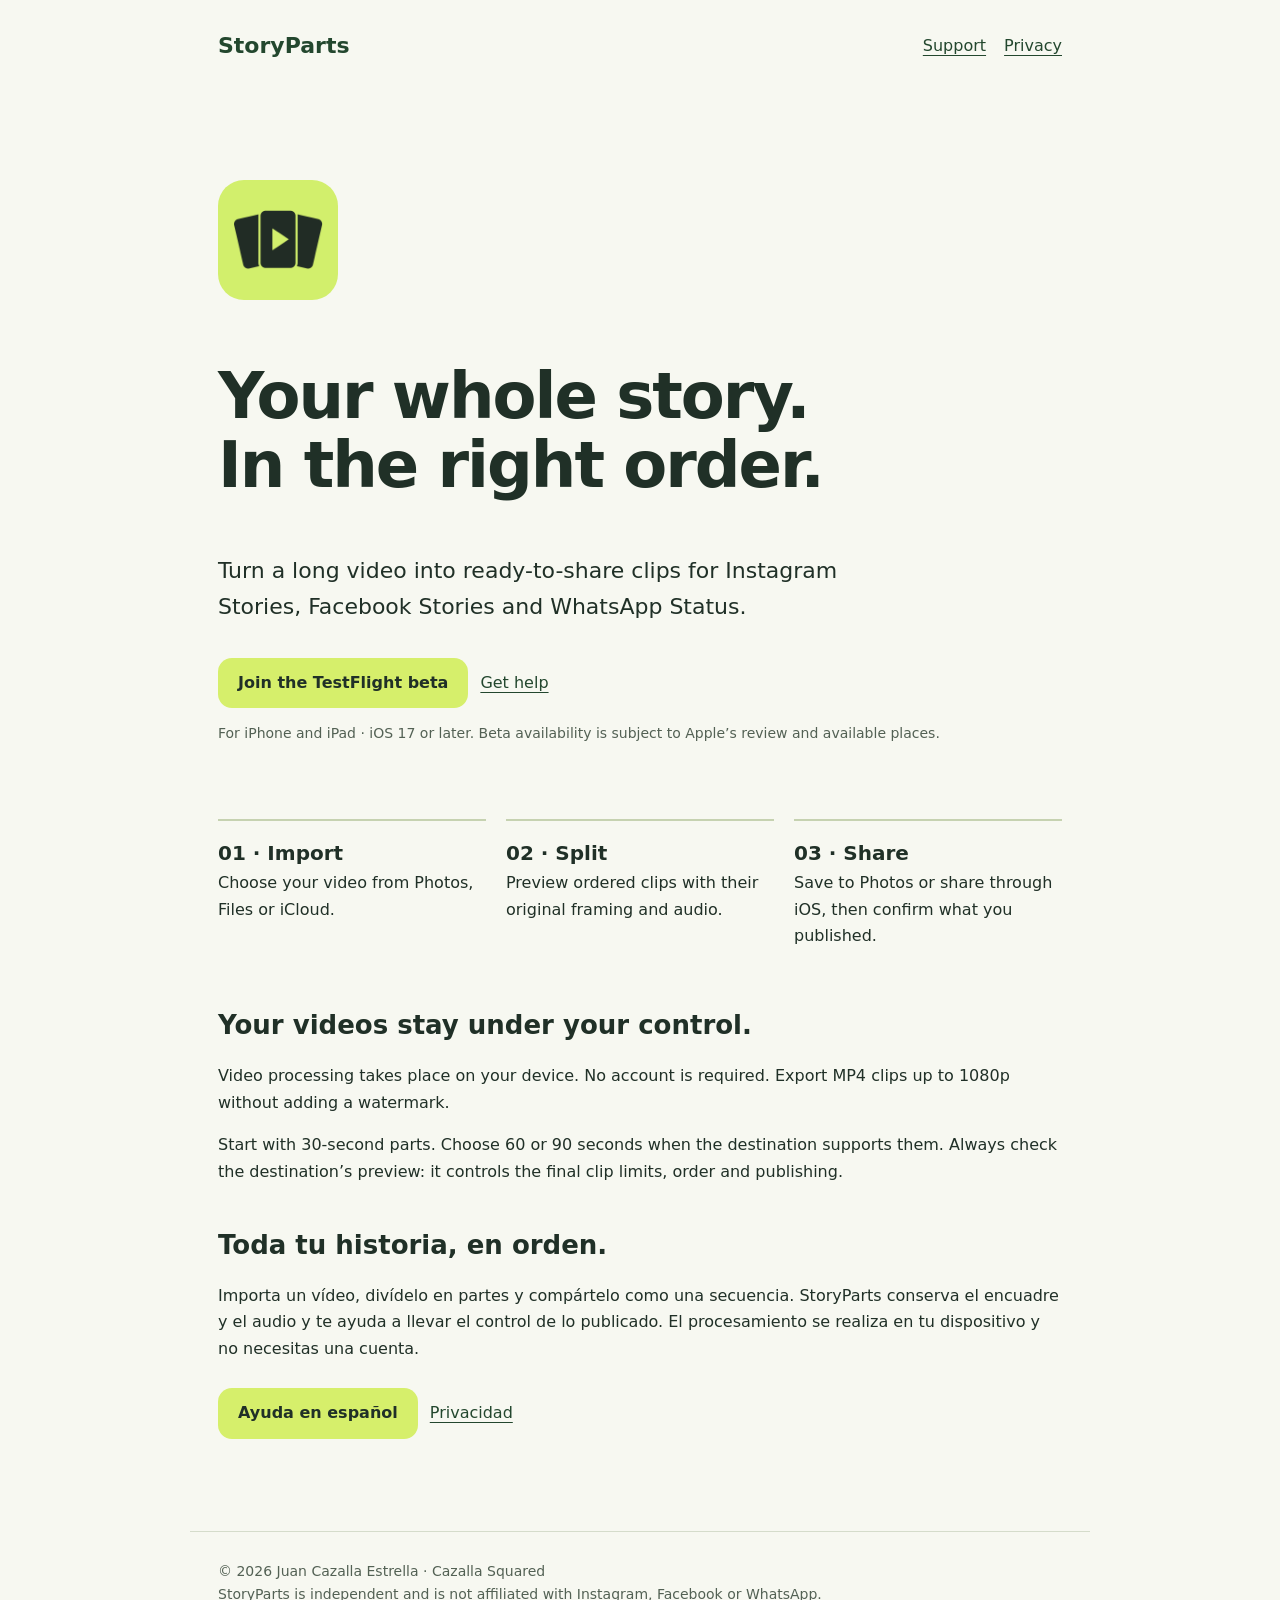
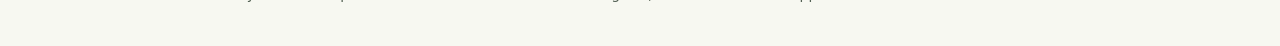
==== index.html @ 426eb7e2 "Publish StoryParts support and privacy website" ====
<!doctype html><html lang="en"><head><meta charset="utf-8"><meta name="viewport" content="width=device-width,initial-scale=1"><title>Split videos for stories · StoryParts</title><meta name="description" content="Split long videos into ordered clips for stories and status updates. StoryParts for iPhone and iPad."><link rel="icon" href="icon.png"><link rel="stylesheet" href="style.css"></head><body><header><a class="brand" href="./">StoryParts</a><nav><a href="support/">Support</a><a href="privacy/">Privacy</a></nav></header><main><section class="hero"><img src="icon.png" alt="StoryParts app icon: three video cards on a lime background" width="120" height="120"><h1>Your whole story.<br>In the right order.</h1><p class="lead">Turn a long video into ready-to-share clips for Instagram Stories, Facebook Stories and WhatsApp Status.</p><a class="button" href="https://testflight.apple.com/join/bV1WRAsu">Join the TestFlight beta</a><a href="support/">Get help</a><p class="muted">For iPhone and iPad · iOS 17 or later. Beta availability is subject to Apple’s review and available places.</p></section><section class="steps"><div class="step"><strong>01 · Import</strong>Choose your video from Photos, Files or iCloud.</div><div class="step"><strong>02 · Split</strong>Preview ordered clips with their original framing and audio.</div><div class="step"><strong>03 · Share</strong>Save to Photos or share through iOS, then confirm what you published.</div></section><h2>Your videos stay under your control.</h2><p>Video processing takes place on your device. No account is required. Export MP4 clips up to 1080p without adding a watermark.</p><p>Start with 30-second parts. Choose 60 or 90 seconds when the destination supports them. Always check the destination’s preview: it controls the final clip limits, order and publishing.</p><section lang="es"><h2>Toda tu historia, en orden.</h2><p>Importa un vídeo, divídelo en partes y compártelo como una secuencia. StoryParts conserva el encuadre y el audio y te ayuda a llevar el control de lo publicado. El procesamiento se realiza en tu dispositivo y no necesitas una cuenta.</p><a class="button" href="support/#es">Ayuda en español</a><a href="privacy/#es">Privacidad</a></section></main><footer>© 2026 Juan Cazalla Estrella · Cazalla Squared<br>StoryParts is independent and is not affiliated with Instagram, Facebook or WhatsApp.</footer></body></html>
---- style.css ----
*{box-sizing:border-box}body{margin:0;background:#f7f8f1;color:#203027;font-family:system-ui,-apple-system,sans-serif;line-height:1.65}header,main,footer{max-width:900px;margin:auto;padding:28px}header{display:flex;align-items:center;justify-content:space-between;gap:20px}a{color:#23472e;text-underline-offset:4px}nav{display:flex;gap:18px;flex-wrap:wrap}.brand{font-weight:800;text-decoration:none;font-size:22px}.hero{padding:60px 0}.hero img{width:120px;border-radius:26px}h1{font-size:clamp(38px,6vw,64px);line-height:1.08;letter-spacing:-2px;max-width:760px}h2{font-size:26px;line-height:1.25;margin-top:44px}.lead{font-size:22px;max-width:670px}.button{display:inline-block;background:#d6ef6b;color:#203027;border-radius:14px;padding:12px 20px;font-weight:700;text-decoration:none;margin:10px 12px 0 0}.steps{display:grid;grid-template-columns:repeat(3,1fr);gap:20px}.step{border-top:2px solid #c6d2b1;padding:16px 0}.step strong{display:block;font-size:20px}.muted,footer{color:#536154;font-size:14px}article{max-width:740px}details{padding:16px 0;border-bottom:1px solid #d5dccb}summary{font-weight:650;cursor:pointer}footer{border-top:1px solid #d5dccb;margin-top:64px;padding-bottom:40px}@media(max-width:600px){header{align-items:flex-start;flex-direction:column}.steps{grid-template-columns:1fr}.hero{padding:20px 0}h1{letter-spacing:-1px}}
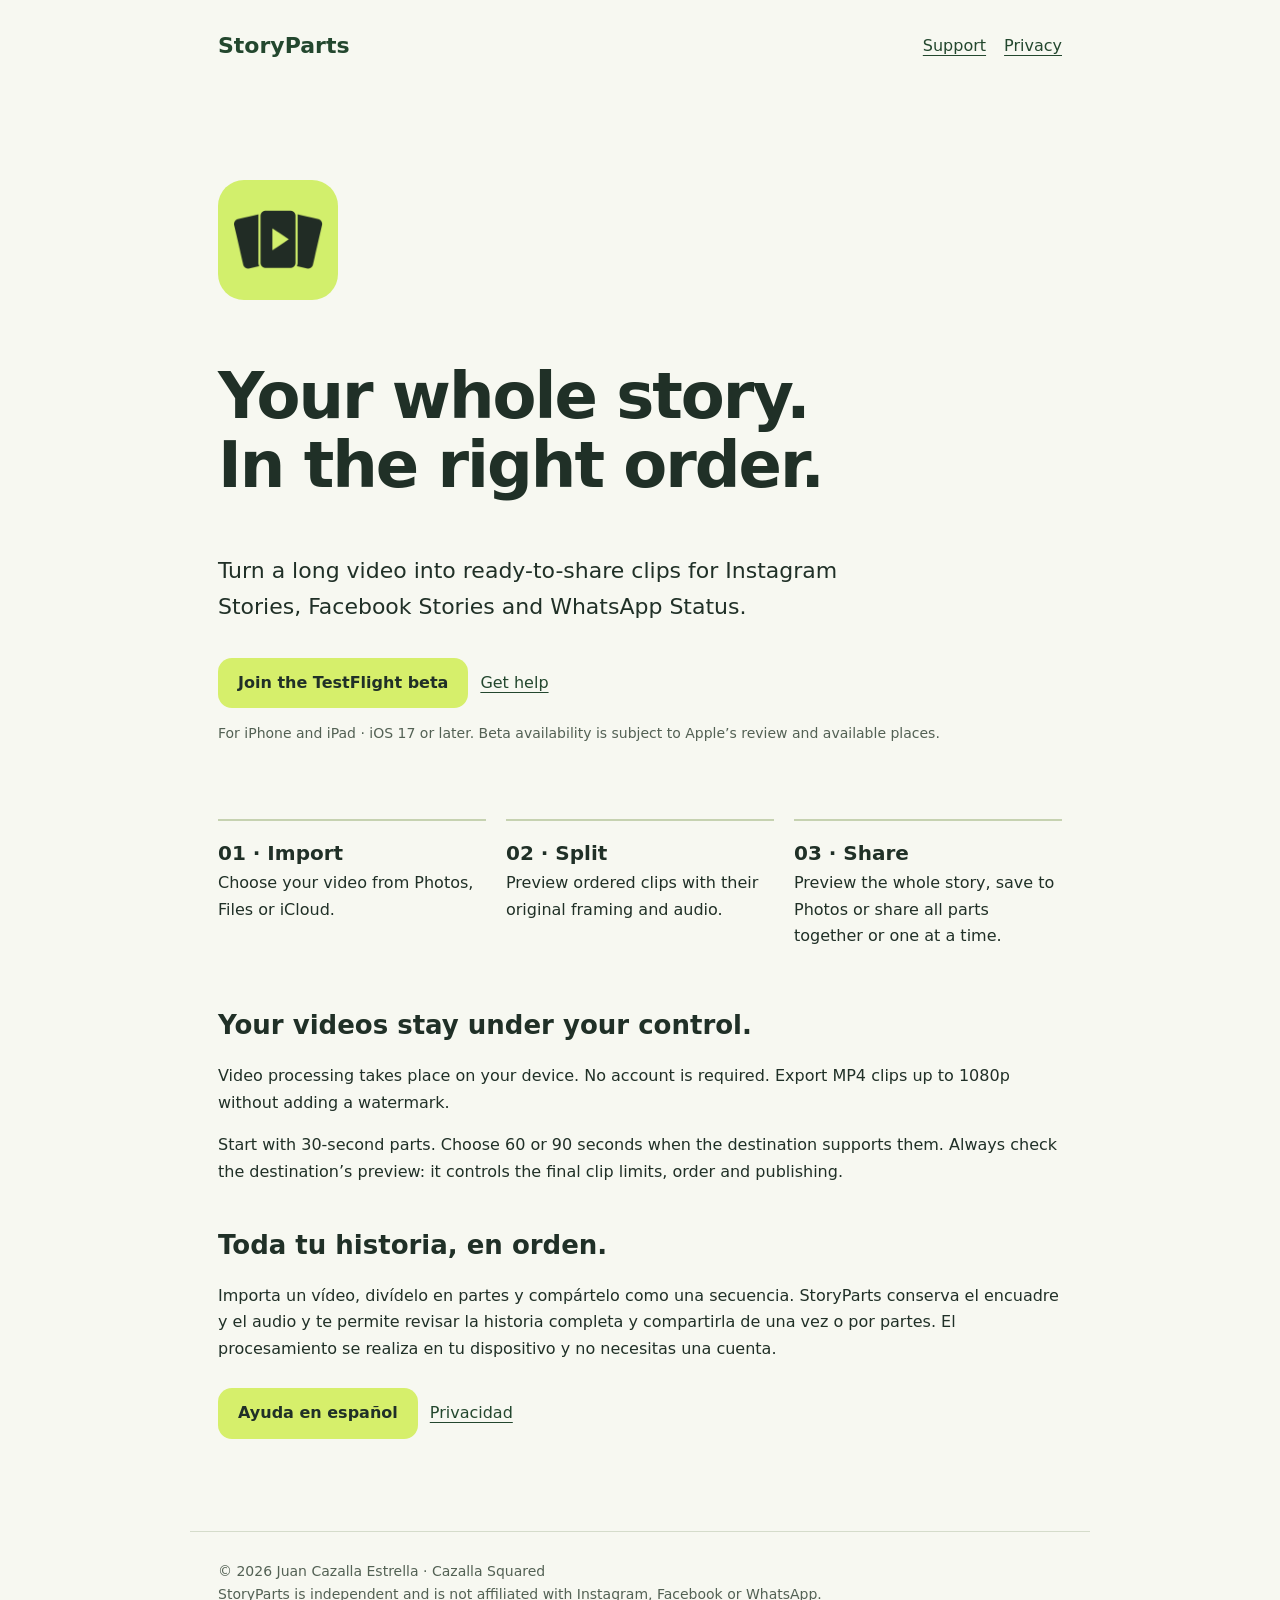
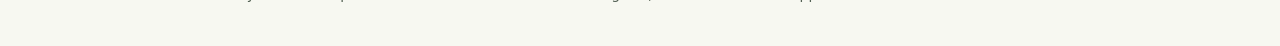
==== commit aa0da2db: "Update StoryParts guidance for preview and sharing flow" ====
--- a/index.html
+++ b/index.html
@@ -1 +1 @@
-<!doctype html><html lang="en"><head><meta charset="utf-8"><meta name="viewport" content="width=device-width,initial-scale=1"><title>Split videos for stories · StoryParts</title><meta name="description" content="Split long videos into ordered clips for stories and status updates. StoryParts for iPhone and iPad."><link rel="icon" href="icon.png"><link rel="stylesheet" href="style.css"></head><body><header><a class="brand" href="./">StoryParts</a><nav><a href="support/">Support</a><a href="privacy/">Privacy</a></nav></header><main><section class="hero"><img src="icon.png" alt="StoryParts app icon: three video cards on a lime background" width="120" height="120"><h1>Your whole story.<br>In the right order.</h1><p class="lead">Turn a long video into ready-to-share clips for Instagram Stories, Facebook Stories and WhatsApp Status.</p><a class="button" href="https://testflight.apple.com/join/bV1WRAsu">Join the TestFlight beta</a><a href="support/">Get help</a><p class="muted">For iPhone and iPad · iOS 17 or later. Beta availability is subject to Apple’s review and available places.</p></section><section class="steps"><div class="step"><strong>01 · Import</strong>Choose your video from Photos, Files or iCloud.</div><div class="step"><strong>02 · Split</strong>Preview ordered clips with their original framing and audio.</div><div class="step"><strong>03 · Share</strong>Save to Photos or share through iOS, then confirm what you published.</div></section><h2>Your videos stay under your control.</h2><p>Video processing takes place on your device. No account is required. Export MP4 clips up to 1080p without adding a watermark.</p><p>Start with 30-second parts. Choose 60 or 90 seconds when the destination supports them. Always check the destination’s preview: it controls the final clip limits, order and publishing.</p><section lang="es"><h2>Toda tu historia, en orden.</h2><p>Importa un vídeo, divídelo en partes y compártelo como una secuencia. StoryParts conserva el encuadre y el audio y te ayuda a llevar el control de lo publicado. El procesamiento se realiza en tu dispositivo y no necesitas una cuenta.</p><a class="button" href="support/#es">Ayuda en español</a><a href="privacy/#es">Privacidad</a></section></main><footer>© 2026 Juan Cazalla Estrella · Cazalla Squared<br>StoryParts is independent and is not affiliated with Instagram, Facebook or WhatsApp.</footer></body></html>+<!doctype html><html lang="en"><head><meta charset="utf-8"><meta name="viewport" content="width=device-width,initial-scale=1"><title>Split videos for stories · StoryParts</title><meta name="description" content="Split long videos into ordered clips for stories and status updates. StoryParts for iPhone and iPad."><link rel="icon" href="icon.png"><link rel="stylesheet" href="style.css"></head><body><header><a class="brand" href="./">StoryParts</a><nav><a href="support/">Support</a><a href="privacy/">Privacy</a></nav></header><main><section class="hero"><img src="icon.png" alt="StoryParts app icon: three video cards on a lime background" width="120" height="120"><h1>Your whole story.<br>In the right order.</h1><p class="lead">Turn a long video into ready-to-share clips for Instagram Stories, Facebook Stories and WhatsApp Status.</p><a class="button" href="https://testflight.apple.com/join/bV1WRAsu">Join the TestFlight beta</a><a href="support/">Get help</a><p class="muted">For iPhone and iPad · iOS 17 or later. Beta availability is subject to Apple’s review and available places.</p></section><section class="steps"><div class="step"><strong>01 · Import</strong>Choose your video from Photos, Files or iCloud.</div><div class="step"><strong>02 · Split</strong>Preview ordered clips with their original framing and audio.</div><div class="step"><strong>03 · Share</strong>Preview the whole story, save to Photos or share all parts together or one at a time.</div></section><h2>Your videos stay under your control.</h2><p>Video processing takes place on your device. No account is required. Export MP4 clips up to 1080p without adding a watermark.</p><p>Start with 30-second parts. Choose 60 or 90 seconds when the destination supports them. Always check the destination’s preview: it controls the final clip limits, order and publishing.</p><section lang="es"><h2>Toda tu historia, en orden.</h2><p>Importa un vídeo, divídelo en partes y compártelo como una secuencia. StoryParts conserva el encuadre y el audio y te permite revisar la historia completa y compartirla de una vez o por partes. El procesamiento se realiza en tu dispositivo y no necesitas una cuenta.</p><a class="button" href="support/#es">Ayuda en español</a><a href="privacy/#es">Privacidad</a></section></main><footer>© 2026 Juan Cazalla Estrella · Cazalla Squared<br>StoryParts is independent and is not affiliated with Instagram, Facebook or WhatsApp.</footer></body></html>
